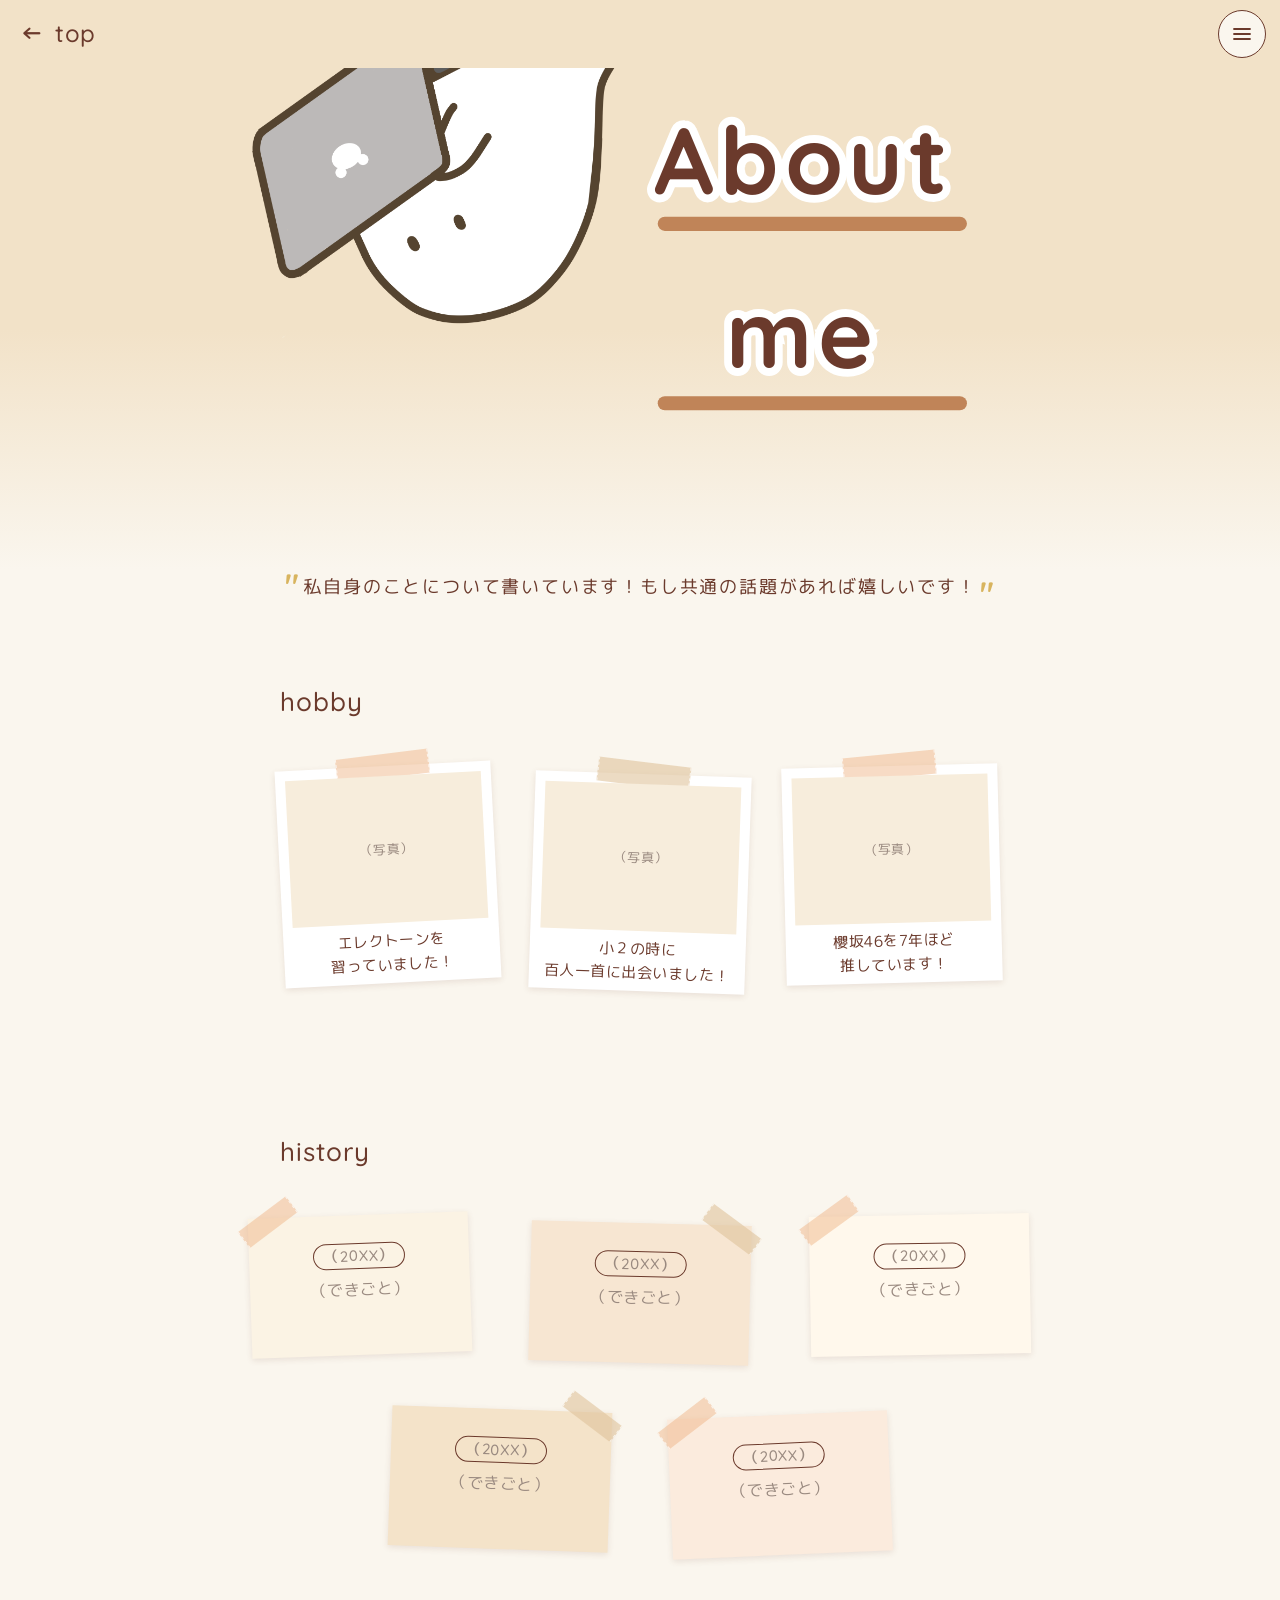
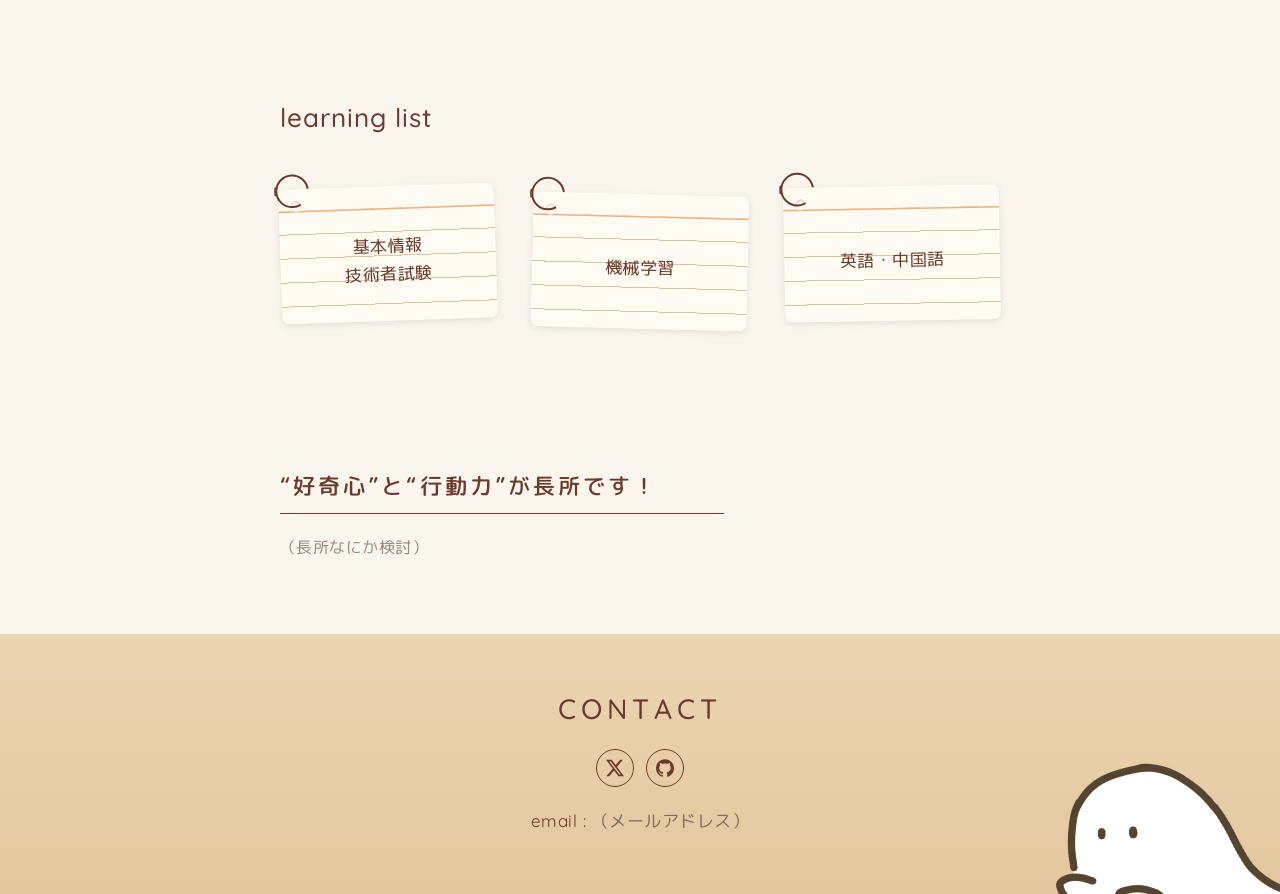
==== about.html @ 0ba8f060 "ポートフォリオサイトを追加" ====
<!doctype html>
<html lang="ja">
<head>
<meta charset="utf-8">
<meta name="viewport" content="width=device-width,initial-scale=1,viewport-fit=cover">
<title>About me ｜ Hii's portfolio</title>
<meta name="description" content="私自身のことについてかいてあるページです">
<link rel="preconnect" href="https://fonts.googleapis.com">
<link rel="preconnect" href="https://fonts.gstatic.com" crossorigin>
<link href="https://fonts.googleapis.com/css2?family=M+PLUS+Rounded+1c:wght@400;500&family=Quicksand:wght@400;500;700&display=swap" rel="stylesheet">
<link rel="stylesheet" href="css/style.css?v=20261107p">
</head>
<body class="about">

<!-- ハンバーガーメニュー -->
<nav class="menu" aria-label="メニュー">
  <button class="menu-btn" type="button" aria-expanded="false" aria-controls="menu-list" aria-label="メニューを開く">
    <svg viewBox="0 0 24 24" aria-hidden="true"><path class="menu-btn-open" d="M4 7 H20 M4 12 H20 M4 17 H20"/><path class="menu-btn-close" d="M6 6 L18 18 M18 6 L6 18"/></svg>
  </button>
  <ul class="menu-list" id="menu-list" hidden>
    <li><a href="index.html">Top</a></li>
    <li><a href="about.html" aria-current="page">About me</a></li>
    <li class="menu-contact"><a href="#contact">Contact</a></li>
  </ul>
</nav>

<!-- ページトップ -->
<header class="about-head">
  <div class="topbar">
    <a class="back-button" href="index.html"><span aria-hidden="true">←</span>top</a>
  </div>
  <div class="wrapper">
    <div class="about-box">
      <svg viewBox="0 0 610 370" aria-hidden="true">
        <g class="aboutme-underline">
          <path d="M326 132 H 576"/>
          <path d="M326 284 H 576"/>
        </g>
      </svg>
      <img src="images/ghost/top_image_ghost.png" alt="パソコンを持って上からのぞくおばけ" width="1365" height="1024">
      <h1><span class="a1">About</span><span class="a2">me</span></h1>
    </div>
  </div>
</header>

<main>
  <!-- ひとこと-->
  <p class="about-lead"><span>私自身のことについて</span><span>書いています！</span><br><span>もし共通の話題があれば</span><span>嬉しいです！</span></p>

  <!-- hobby -->
  <section aria-labelledby="hb">
    <div class="wrapper">
      <h2 class="label" id="hb">hobby</h2>
      <!-- 写真追加予定 -->
      <ul class="photos">
        <li class="photo"><figure><div class="picture"><span>（写真）</span></div><figcaption>エレクトーンを<br>習っていました！</figcaption></figure></li>
        <li class="photo"><figure><div class="picture"><span>（写真）</span></div><figcaption>小２の時に<br>百人一首に出会いました！</figcaption></figure></li>
        <li class="photo"><figure><div class="picture"><span>（写真）</span></div><figcaption>櫻坂46を7年ほど<br>推しています！</figcaption></figure></li>
      </ul>
    </div>
  </section>

  <!-- history -->
  <section aria-labelledby="hs">
    <div class="wrapper">
      <h2 class="label" id="hs">history</h2>
      <ol class="history">
        <li class="memo"><b class="placeholder">（20XX）</b><span class="placeholder">（できごと）</span></li>
        <li class="memo"><b class="placeholder">（20XX）</b><span class="placeholder">（できごと）</span></li>
        <li class="memo"><b class="placeholder">（20XX）</b><span class="placeholder">（できごと）</span></li>
        <li class="memo"><b class="placeholder">（20XX）</b><span class="placeholder">（できごと）</span></li>
        <li class="memo"><b class="placeholder">（20XX）</b><span class="placeholder">（できごと）</span></li>
      </ol>
    </div>
  </section>

  <!-- learning list -->
  <section aria-labelledby="it">
    <div class="wrapper">
      <h2 class="label" id="it">learning list</h2>
      <svg width="0" height="0" style="position:absolute" aria-hidden="true"><defs><mask id="ring-mask" maskUnits="userSpaceOnUse" x="-20" y="-20" width="80" height="80"><rect x="-20" y="-20" width="80" height="80" fill="#fff"/><rect x="21.5" y="16" width="40" height="40" fill="#000"/><circle cx="21.5" cy="33.5" r="5.5" fill="#fff"/></mask></defs></svg>
      <ul class="interest">
        <li class="card"><svg class="ring-image" viewBox="0 0 40 40" aria-hidden="true"><circle cx="18.3" cy="18" r="15.8" mask="url(#ring-mask)"/><path class="joint" d="M1.5 21.6 A17.2 17.2 0 0 1 1.5 14.4"/></svg><p>基本情報<br>技術者試験</p></li>
        <li class="card"><svg class="ring-image" viewBox="0 0 40 40" aria-hidden="true"><circle cx="18.3" cy="18" r="15.8" mask="url(#ring-mask)"/><path class="joint" d="M1.5 21.6 A17.2 17.2 0 0 1 1.5 14.4"/></svg><p>機械学習</p></li>
        <li class="card"><svg class="ring-image" viewBox="0 0 40 40" aria-hidden="true"><circle cx="18.3" cy="18" r="15.8" mask="url(#ring-mask)"/><path class="joint" d="M1.5 21.6 A17.2 17.2 0 0 1 1.5 14.4"/></svg><p>英語・中国語</p></li>
      </ul>
    </div>
  </section>

  <!-- 長所 -->
  <section class="motto" aria-labelledby="mt">
    <div class="wrapper">
      <h2 id="mt">“好奇心”と“行動力”が長所です！</h2>
      <p class="placeholder">（長所なにか検討）</p>
    </div>
  </section>
  <span class="scroll-sign" aria-hidden="true">scroll</span>
</main>

<!-- CONTACT -->
<footer class="contact" id="contact">
  <div class="wrapper">
    <h2>CONTACT</h2>
    <div class="icons">
      <a class="icon" href="#" aria-label="X"><svg viewBox="0 0 24 24" aria-hidden="true"><path d="M18.901 1.153h3.68l-8.04 9.19L24 22.846h-7.406l-5.8-7.584-6.638 7.584H.474l8.6-9.83L0 1.154h7.594l5.243 6.932ZM17.61 20.644h2.039L6.486 3.24H4.298Z"/></svg></a>
      <a class="icon" href="#" aria-label="GitHub"><svg viewBox="0 0 24 24" aria-hidden="true"><path d="M12 .297c-6.63 0-12 5.373-12 12 0 5.303 3.438 9.8 8.205 11.385.6.113.82-.258.82-.577 0-.285-.01-1.04-.015-2.04-3.338.724-4.042-1.61-4.042-1.61C4.422 18.07 3.633 17.7 3.633 17.7c-1.087-.744.084-.729.084-.729 1.205.084 1.838 1.236 1.838 1.236 1.07 1.835 2.809 1.305 3.495.998.108-.776.417-1.305.76-1.605-2.665-.3-5.466-1.332-5.466-5.93 0-1.31.465-2.38 1.235-3.22-.135-.303-.54-1.523.105-3.176 0 0 1.005-.322 3.3 1.23.96-.267 1.98-.399 3-.405 1.02.006 2.04.138 3 .405 2.28-1.552 3.285-1.23 3.285-1.23.645 1.653.24 2.873.12 3.176.765.84 1.23 1.91 1.23 3.22 0 4.61-2.805 5.625-5.475 5.92.42.36.81 1.096.81 2.22 0 1.606-.015 2.896-.015 3.286 0 .315.21.69.825.57C20.565 22.092 24 17.592 24 12.297c0-6.627-5.373-12-12-12"/></svg></a>
    </div>
    <p class="mail">email : <span class="placeholder">（メールアドレス）</span></p>
  </div>
  <img class="contact-ghost" src="images/ghost/normal_withoutCP_ghost.png" alt="" width="835" height="614">
</footer>

<script src="js/scroll-hidden.js"></script>
<script src="js/menu.js"></script>
</body>
</html>
---- css/style.css ----
/* 共通 */
:root {
  color-scheme: light;

  --paper: #FAF6EE;
  --peach-soft: #FBE7D6;
  --beige: #F2E2C8;
  --top: #F8D2B9;
  --text: #6B3A2C;
  --mute: #9A8A80;
  --orange: #EDB07F;
  --pink: #EBA6B6;

  --f-jp: "M PLUS Rounded 1c", "Hiragino Sans", "Yu Gothic", system-ui, sans-serif;
  --f-latin: "Quicksand", var(--f-jp);

  --bar-h: 68px;
  --bar-fs: clamp(18px, calc(13px + 1.4vw), 24px);
}

* {
  box-sizing: border-box;
}

html {
  scroll-padding-top: var(--bar-h);
  scrollbar-width: none;
}
html::-webkit-scrollbar {
  display: none;
}

body {
  margin: 0;
  background: var(--paper);
  color: var(--text);
  font-family: var(--f-jp);
  font-size: 16px;
  line-height: 1.9;
  letter-spacing: .03em;
}

a {
  color: inherit;
}

img {
  max-width: 100%;
  height: auto;
}

:focus-visible {
  outline: 2px solid var(--text);
  outline-offset: 4px;
  border-radius: 4px;
}

.wrapper {
  max-width: 760px;
  margin: 0 auto;
  padding-left: max(20px, env(safe-area-inset-left, 0px));
  padding-right: max(20px, env(safe-area-inset-right, 0px));
}

section {
  padding-block: 56px;
}
@media (max-width: 600px) {
  section {
    padding-block: 36px;
  }
}

.label {
  margin: 0 0 22px;
  font-family: var(--f-latin);
  font-weight: 500;
  font-size: 26px;
  color: var(--text);
  letter-spacing: .04em;
}
@media (max-width: 1024px) {
  #pf,
  #hs,
  #it,
  #hb {
    padding-left: 12px;
  }
}

/* 仮 */
.placeholder {
  color: var(--mute);
}


.topbar {
  position: fixed;
  top: 0;
  left: 0;
  right: 0;
  z-index: 15;
  height: var(--bar-h);
  display: flex;
  align-items: center;
  padding-left: max(20px, env(safe-area-inset-left, 0px));
  padding-right: max(20px, env(safe-area-inset-right, 0px));
  background: var(--bar-bg, var(--paper));
}

.title {
  display: inline-flex;
  align-items: center;
  gap: .33em;
  font-family: var(--f-latin);
  font-size: var(--bar-fs);
  font-weight: 500;
  color: var(--text);
  text-decoration: none;
  letter-spacing: .04em;
}
.title svg {
  width: 1.15em;
  height: 1.15em;
}

.back-button {
  display: inline-block;
  margin: 0;
  font-family: var(--f-latin);
  font-size: var(--bar-fs);
  font-weight: 500;
  color: var(--text);
  text-decoration: none;
}
.back-button span {
  margin-right: .45em;
}


/* ハンバーガーメニュー */
.menu {
  position: fixed;
  top: max(10px, env(safe-area-inset-top, 0px));
  right: max(14px, env(safe-area-inset-right, 0px));
  z-index: 20;
}

.menu-btn {
  display: grid;
  place-items: center;
  width: 48px;
  height: 48px;
  padding: 0;
  border: 1.5px solid var(--text);
  border-radius: 50%;
  background: var(--paper);
  color: var(--text);
  cursor: pointer;
}
.menu-btn svg {
  width: 24px;
  height: 24px;
  fill: none;
  stroke: currentColor;
  stroke-width: 1.8;
  stroke-linecap: round;
}
.menu-btn .menu-btn-close,
.menu-btn[aria-expanded="true"] .menu-btn-open {
  display: none;
}
.menu-btn[aria-expanded="true"] .menu-btn-close {
  display: inline;
}

.menu-list {
  position: absolute;
  right: 0;
  top: calc(100% + 12px);
  min-width: 200px;
  margin: 0;
  padding: 12px 0;
  list-style: none;
  background: var(--paper);
  border: 1.5px solid var(--text);
}
.menu-list::after {
  content: "";
  position: absolute;
  inset: 0;
  z-index: -1;
  border: 1.5px solid var(--pink);
  translate: 7px 6px;
  pointer-events: none;
}
.menu-list a {
  display: block;
  padding: 8px 24px;
  font-family: var(--f-latin);
  font-size: 19px;
  font-weight: 500;
  color: var(--text);
  text-decoration: none;
  letter-spacing: .06em;
}
.menu-list a:hover {
  background: var(--peach-soft);
}
.menu-list a[aria-current="page"] {
  text-decoration: underline;
  text-underline-offset: 6px;
}
.menu-contact {
  margin-top: 8px;
  padding-top: 8px;
  border-top: 1px dashed var(--text);
}

/* アイコン */
.icons {
  display: flex;
  gap: 12px;
  justify-content: center;
  margin-top: 12px;
}
.icon {
  width: 38px;
  height: 38px;
  display: grid;
  place-items: center;
  border: 1.5px solid var(--text);
  border-radius: 50%;
  text-decoration: none;
}
.icon svg {
  width: 18px;
  height: 18px;
  fill: var(--text);
}

/* scroll。*/
.scroll-sign {
  display: none;
  writing-mode: vertical-rl;
  align-items: center;
  gap: 6px;
  font-family: var(--f-latin);
  font-size: 14px;
  color: var(--text);
  letter-spacing: .2em;
}
.scroll-sign.is-end {
  visibility: hidden;
}
.scroll-sign::after {
  content: "";
  width: 12px;
  height: 60px;
  background: no-repeat center / 100% 100% url("data:image/svg+xml,%3Csvg xmlns='http://www.w3.org/2000/svg' viewBox='0 0 12 60'%3E%3Cpath d='M6 1 V58 M1 52 L6 58 L11 52' fill='none' stroke='%236B3A2C' stroke-width='1.5' stroke-linecap='round' stroke-linejoin='round'/%3E%3C/svg%3E");
}
@media (max-width: 1024px) {
  .scroll-sign {
    display: flex;
    position: fixed;
    right: max(14px, env(safe-area-inset-right, 0px));
    bottom: max(16px, env(safe-area-inset-bottom, 0px));
    z-index: 10;
    pointer-events: none;
  }
}

/* CONTACT */
.contact {
  position: relative;
  overflow: hidden;
  padding-block: 48px 56px;
  background: var(--top);
  text-align: center;
}
.contact h2 {
  margin: 0 0 14px;
  font-family: var(--f-latin);
  font-weight: 500;
  font-size: 28px;
  color: var(--text);
  letter-spacing: .18em;
}
.contact .icons {
  margin: 0 0 18px;
}
.contact .mail {
  margin: 0;
  font-family: var(--f-latin);
  font-size: 17px;
  color: var(--text);
}
.contact .mail .placeholder {
  color: #7E6A5F;
}
/* 右下のおばけ */
.contact-ghost {
  position: absolute;
  right: -34px;
  bottom: 0;
  width: clamp(144px, 29vw, 276px);
  height: auto;
  translate: 0 34%;
  scale: -1 1;
  rotate: -20deg;
  transform-origin: 50% 100%;
  pointer-events: none;
}

/* トップ画面 */

/* ページトップ */
.page-top {
  --bar-bg: var(--top);
  padding-block: var(--bar-h) 72px;
  background: linear-gradient(180deg, var(--top) 0%, #FADFCB 45%, var(--paper) 100%);
}

.page-top-box {
  container-type: inline-size;
  position: relative;
  width: 100%;
  aspect-ratio: 525 / 300;
}
.page-top-box svg {
  position: absolute;
  inset: 0;
  width: 100%;
  height: 100%;
  overflow: visible;
}
.page-top-box .top-ghost {
  position: absolute;
  left: 0;
  top: 46%;
  width: 39%;
}

.page-top-box h1 {
  position: absolute;
  inset: 0;
  margin: 0;
  font-family: var(--f-latin);
  font-weight: 500;
  color: var(--text);
  pointer-events: none;
}
.page-top-box h1 span {
  position: absolute;
  white-space: nowrap;
  line-height: 1;
}
.page-top-box .t1 {
  left: 17%;
  top: 11%;
  font-family: var(--f-jp);
  font-weight: 400;
  font-size: 9cqw;
  letter-spacing: .02em;
  color: var(--text);
}
/* I’m Hii の下線 */
.page-top-box .t1::after {
  content: "";
  position: absolute;
  left: -.3em;
  right: -.45em;
  bottom: -.14em;
  height: max(2px, .035em);
  border-radius: 999px;
  background: var(--text);
  transform-origin: left;
}
.page-top-box .t2 {
  left: 17.4%;
  top: 35%;
  font-size: 4.5cqw;
  letter-spacing: .06em;
  color: var(--text);
}

.draw-line {
  fill: none;
  stroke: var(--text);
  stroke-width: 2;
  stroke-linecap: round;
  stroke-linejoin: round;
}
.petal,
.leaf {
  stroke: var(--text);
  stroke-width: 2;
  stroke-linejoin: round;
}
.petal {
  fill: var(--peach-soft);
}
.leaf {
  fill: #F3DCC0;
}

/* 線→花→下線のアニメーション（1回だけ）。--w=開始、--d=長さ は HTML 側 */
@media (prefers-reduced-motion: no-preference) {
  .draw-line,
  .petal,
  .leaf {
    stroke-dasharray: 1 2; /* すき間を長くして端の点を出さない */
    stroke-dashoffset: 1.02;
    visibility: hidden;
  }
  .draw-line {
    animation:
      show 0s var(--w, 0s) forwards,
      draw var(--d, 1.2s) cubic-bezier(.45, .05, .3, 1) var(--w, 0s) forwards;
  }
  .leaf {
    fill-opacity: 0;
    animation:
      show 0s var(--w) forwards,
      draw .5s ease var(--w) forwards,
      undash 0s calc(var(--w) + .5s) forwards,
      fillin .8s ease calc(var(--w) + .35s) forwards;
  }
  .petal {
    fill-opacity: 0;
    transform-box: fill-box;
    transform-origin: center;
    scale: .6;
    animation:
      show 0s var(--w) forwards,
      draw .5s ease var(--w) forwards,
      undash 0s calc(var(--w) + .5s) forwards,
      fillin .8s ease calc(var(--w) + .3s) forwards,
      pop .9s cubic-bezier(.3, 1.6, .5, 1) var(--w) forwards;
  }
  .page-top-box .t1::after {
    scale: 0 1;
    animation: underline .6s cubic-bezier(.45, .05, .3, 1) 3.2s forwards;
  }
}
@keyframes show      { to { visibility: visible; } }
@keyframes draw      { to { stroke-dashoffset: 0; } }
@keyframes undash    { to { stroke-dasharray: none; } }
@keyframes fillin    { to { fill-opacity: 1; } }
@keyframes pop       { to { scale: 1; } }
@keyframes underline { to { scale: 1 1; } }

/* やっていること */
.rings {
  display: grid;
  grid-template-columns: repeat(3, minmax(0, 1fr));
  gap: clamp(10px, 3vw, 28px);
}

.ring {
  position: relative;
  aspect-ratio: 1;
  display: grid;
  place-items: center;
  padding: 6%;
  text-align: center;
}
.ring:nth-child(1) { rotate: -3deg; }
.ring:nth-child(2) { rotate: 2deg; translate: 0 10px; }
.ring:nth-child(3) { rotate: -1.5deg; }

.ring::before,
.ring::after {
  content: "";
  position: absolute;
  inset: 0;
  border-radius: 50%;
}
.ring::before {
  border: 1.5px solid var(--text);
  background: var(--peach-soft);
  translate: -1.5% -1%;
}
.ring::after {
  border: 1.5px solid var(--pink);
  translate: 1.5% 1.5%;
}

.ring p {
  position: relative;
  width: 100%;
  margin: 0;
  font-family: var(--f-jp);
  font-size: clamp(14px, 3.9vw, 20px);
  line-height: 1.35;
  color: var(--text);
}
.ring .order {
  white-space: nowrap;
}
.ring small {
  display: block;
  font-family: var(--f-latin);
  font-size: .66em;
  color: var(--mute);
  letter-spacing: .1em;
}

.icon-in-circle {
  display: block;
  width: clamp(26px, 8vw, 56px);
  margin: 0 auto 4px;
  overflow: visible;
  fill: none;
  stroke: var(--text);
  stroke-width: 1.6;
  stroke-linecap: round;
  stroke-linejoin: round;
}
.icon-in-circle .filled-color {
  fill: var(--paper);
}
.ring:nth-child(1) .filled-color {
  fill: var(--pink); /* ハート */
}

/* お知らせ */
.notice-wrap {
  padding-block: clamp(40px, 8vw, 64px) 16px;
}

.notice {
  position: relative;
  max-width: 620px;
  display: flex;
  align-items: center;
  gap: 16px;
  margin: 0 auto;
  padding: 26px 22px 18px;
  background: var(--paper);
}
.notice::before,
.notice::after {
  content: "";
  position: absolute;
  inset: 0;
  border-radius: 12px;
  pointer-events: none;
}
.notice::before {
  border: 1.5px solid var(--text);
}
.notice::after {
  z-index: -1;
  border: 1.5px solid var(--pink);
  translate: 5px 5px;
}

.notice-tag {
  position: absolute;
  left: 18px;
  top: -15px;
  padding: 0 14px;
  background: var(--paper);
  border: 1.5px solid var(--text);
  border-radius: 999px;
  font-family: var(--f-jp);
  font-size: 17px;
  color: var(--text);
  line-height: 28px;
}

.notice ul {
  display: grid;
  gap: 4px;
  margin: 0;
  padding: 0;
  list-style: none;
  font-family: var(--f-jp);
  font-size: 18px;
  color: var(--text);
}
.notice li {
  display: flex;
}
.notice li::before {
  content: "・";
  flex: none;
  color: var(--text);
}
.notice ul a {
  color: var(--text);
  text-underline-offset: 4px;
}

/* 家 */
.house {
  position: relative;
  isolation: isolate;
  flex: none;
  width: clamp(96px, 16vw, 128px);
  margin: 8px 10px 0 auto;
  color: var(--text);
  text-decoration: none;
}
.house svg {
  display: block;
  width: 100%;
}
.house .wall {
  fill: var(--paper);
}
.house img {
  position: absolute;
  left: 38%;
  top: -12%;
  z-index: -1;
  width: 68%;
  scale: -1 1;
  rotate: 6deg;
  transition: translate .3s;
}
.house:hover img {
  translate: 0 -4px;
}
/* Touch me! */
.house em {
  position: absolute;
  right: calc(100% - 40px);
  top: -16%;
  font-style: normal;
  font-family: var(--f-latin);
  font-size: 16px;
  white-space: nowrap;
  rotate: -17deg;
}

@media (max-width: 640px) {
  .house {
    margin-top: 18px;
  }
  .house em {
    right: -8px;
    top: -40px;
    rotate: 6deg;
  }
}
@media (max-width: 520px) {
  .notice {
    gap: 8px;
    padding: 26px 14px 16px 16px;
  }
  .notice ul {
    font-size: 16px;
  }
  .house {
    width: 92px;
    margin-right: 4px;
  }
}

/* Profile */
.profile {
  position: relative;
  display: grid;
  grid-template-columns: minmax(0, 26%) minmax(0, 1fr);
  gap: 20px 7%;
  align-items: start;
  padding-inline: clamp(8px, 3vw, 24px);
}
.avatar {
  position: relative;
  aspect-ratio: 1;
}
.avatar img {
  position: absolute;
  inset: 0;
  width: 100%;
  height: 100%;
}

.name {
  grid-column: 2;
  grid-row: 1;
}
.name h2 {
  margin: 0;
  font-family: var(--f-jp);
  font-weight: 500;
  font-size: 34px;
  color: var(--text);
  line-height: 1.3;
}
.name .school-name {
  display: inline-block;
  margin: 4px 0 14px;
  padding-bottom: 2px;
  border-bottom: 1.5px solid var(--text);
  font-family: var(--f-jp);
  color: var(--text);
}
.name p {
  margin: 0;
  max-width: 30em;
}

@media (max-width: 520px) {
  .profile {
    grid-template-columns: minmax(0, 1fr);
  }
  .avatar-col {
    width: 132px;
    justify-self: center;
  }
  .name {
    grid-column: 1;
    grid-row: auto;
  }
}

/* Works*/
.works {
  display: grid;
  grid-template-columns: repeat(3, minmax(0, 1fr));
  gap: 36px clamp(16px, 3vw, 28px);
  margin: 0;
  padding: 0;
  list-style: none;
}
@media (max-width: 600px) {
  .works {
    grid-template-columns: minmax(0, 1fr);
    gap: 40px;
  }
}
.work a {
  display: grid;
  gap: 12px;
  color: inherit;
  text-decoration: none;
}
.shot {
  position: relative;
  aspect-ratio: 16 / 10;
}
.shot::after {
  content: "";
  position: absolute;
  inset: 0;
  border: 1.5px solid var(--pink);
  translate: 7px 7px;
  transition: translate .25s;
}
.work a:hover .shot::after {
  translate: 4px 4px;
}
.shot span,
.shot img {
  position: absolute;
  inset: 0;
  z-index: 1;
  width: 100%;
  height: 100%;
  object-fit: cover;
  border: 1.5px solid var(--text);
  background: var(--bg, var(--peach-soft));
}
.shot span {
  display: grid;
  place-items: center;
  font-size: 12px;
  color: var(--mute);
}
.work h3 {
  margin: 0;
  font-family: var(--f-jp);
  font-weight: 500;
  font-size: 19px;
  color: var(--text);
  line-height: 1.5;
}
.work p {
  margin: 0;
  font-size: 13.5px;
  line-height: 1.7;
}
.tags {
  display: flex;
  flex-wrap: wrap;
  gap: 6px;
}
.tags span {
  padding: 0 9px;
  background: #EFE3D6;
  border-radius: 6px;
  font-size: 11.5px;
  letter-spacing: .06em;
}
.tags .cat {
  background: transparent;
  border: 1px solid var(--text);
  border-radius: 999px;
}
.more {
  display: flex;
  justify-content: flex-end;
  margin-top: 28px;
}
.more a {
  padding-bottom: 1px;
  border-bottom: 1.5px solid var(--text);
  font-family: var(--f-latin);
  font-size: 14px;
  color: var(--text);
  text-decoration: none;
}

/* 大切にしていること */
.beliefs-section {
  padding-bottom: 96px;
}
@media (max-width: 600px) {
  .beliefs-section {
    padding-bottom: 64px;
  }
}

.beliefs {
  position: relative;
  display: grid;
  gap: 26px;
  padding-inline: clamp(8px, 3vw, 24px);
}
.box {
  position: relative;
  max-width: 620px;
  padding: 18px 28px;
}
.box::before,
.box::after {
  content: "";
  position: absolute;
  inset: 0;
}
.box::before {
  border: 1.5px solid var(--text);
}
.box::after {
  border: 1.5px solid var(--orange);
  translate: 8px 7px;
}
.box h3 {
  position: relative;
  margin: 0;
  font-family: var(--f-jp);
  font-weight: 500;
  font-size: 19px;
  color: var(--text);
  letter-spacing: .12em;
}
.box p {
  position: relative;
  margin: 4px 0 0;
  font-size: 15.5px;
}

/* About me ページ*/
.about {
  --a-soft: #F7EDDC;
  --a-line: #E0C49C;
}
.about section {
  padding-block: 72px;
}
.about .contact {
  background: linear-gradient(180deg, #EBD5B3, #E3C79E);
}

/* 見出し */
.about-head {
  --bar-bg: var(--beige);
  padding-block: var(--bar-h) 64px;
  background: linear-gradient(180deg, var(--beige) 0%, var(--beige) 58%, var(--paper) 100%);
}

.about-box {
  container-type: inline-size;
  position: relative;
  width: 100%;
  aspect-ratio: 610 / 370;
}
.about-box img {
  position: absolute;
  left: -4%;
  top: -1%;
  width: 51%;
}
.about-box svg {
  position: absolute;
  inset: 0;
  width: 100%;
  height: 100%;
  overflow: visible;
}
.about-box .aboutme-underline {
  fill: none;
  stroke: #C08458;
  stroke-width: 12;
  stroke-linecap: round;
}

.about-box h1 {
  position: absolute;
  inset: 0;
  margin: 0;
  font-family: var(--f-latin);
  font-weight: 700;
  color: var(--text);
  pointer-events: none;
}
.about-box h1 span {
  position: absolute;
  font-size: 13cqw;
  line-height: 1;
  letter-spacing: .06em;
  -webkit-text-stroke: 2.2cqw #fff; /* 白のふちどり */
  paint-order: stroke;
}
.about-box .a1 {
  left: 52%;
  top: 10%;
}
.about-box .a2 {
  left: 62%;
  top: 50%;
}

/* ひとこと */
.about-lead {
  position: relative;
  width: fit-content;
  max-width: calc(100% - 40px);
  margin: 0 auto;
  padding: 0 1.4em;
  text-align: center;
  font-family: var(--f-jp);
  font-weight: 400;
  font-size: 18px;
  line-height: 2;
  letter-spacing: .1em;
  color: var(--text);
}
.about-lead::before,
.about-lead::after {
  content: '"';
  position: absolute;
  font-family: var(--f-latin);
  font-weight: 700;
  font-size: 1.8em;
  line-height: 1;
  color: #D8B45E;
}
.about-lead::before {
  left: .2em;
  top: 0;
}
.about-lead::after {
  right: .2em;
  bottom: -.15em;
}
/* ひとことの折り返し関係 */
.about-lead span {
  display: inline-block;
}
@media (min-width: 760px) {
  .about-lead br {
    display: none;
  }
}

/* hobby */
.photos {
  display: flex;
  flex-wrap: wrap;
  justify-content: center;
  gap: 34px clamp(16px, 4vw, 36px);
  margin: 0;
  padding: 18px 0 0;
  list-style: none;
}
.photo {
  width: calc((100% - 2 * clamp(16px, 4vw, 36px)) / 3);
}
.photo figure {
  position: relative;
  margin: 0;
  padding: 10px 10px 6px;
  background: #fff;
  box-shadow: 0 2px 6px rgba(107, 58, 44, .12);
}
.photo:nth-child(1) figure { rotate: -3deg; }
.photo:nth-child(2) figure { rotate: 2deg; translate: 0 8px; }
.photo:nth-child(3) figure { rotate: -1.5deg; }

.photo figure::before {
  content: "";
  position: absolute;
  left: 50%;
  top: -12px;
  width: 42%;
  height: 24px;
  translate: -50% 0;
  rotate: -4deg;
  background: rgba(237, 176, 127, .45);
  border-left: 1px dashed rgba(255, 255, 255, .7);
  border-right: 1px dashed rgba(255, 255, 255, .7);
}
.photo:nth-child(2) figure::before {
  rotate: 5deg;
  background: rgba(224, 196, 156, .6);
}

.picture {
  position: relative;
  aspect-ratio: 4 / 3;
  overflow: hidden;
  background: var(--a-soft, #F7EDDC);
}
.picture span {
  position: absolute;
  inset: 0;
  display: grid;
  place-items: center;
  font-size: 13px;
  color: var(--mute);
}
.picture img {
  display: block;
  width: 100%;
  height: 100%;
  object-fit: cover;
}
.photo figcaption {
  margin-top: 6px;
  text-align: center;
  font-family: var(--f-jp);
  font-size: 15px;
  line-height: 1.6;
}

/* history */
.history {
  display: flex;
  flex-wrap: wrap;
  justify-content: center;
  gap: 54px clamp(14px, 3.5vw, 30px);
  margin: 0;
  padding: 16px 0 0;
  list-style: none;
}
.memo {
  position: relative;
  width: calc((100% - 2 * clamp(14px, 3.5vw, 30px)) / 3);
  min-height: 140px;
  padding: 28px 20px 24px;
  background: var(--m, #FBF3E4);
  box-shadow: 0 2px 6px rgba(107, 58, 44, .12);
  text-align: center;
  font-family: var(--f-jp);
  font-size: 16px;
  line-height: 1.6;
}
.memo:nth-child(1) { rotate: -2deg; }
.memo:nth-child(2) { --m: #F7E6D2; rotate: 1.5deg; translate: 0 8px; }
.memo:nth-child(3) { --m: #FFF8EC; rotate: -1deg; }
.memo:nth-child(4) { --m: #F4E3C9; rotate: 2deg; }
.memo:nth-child(5) { --m: #FBEBDD; rotate: -2.5deg; translate: 0 6px; }

.memo::before {
  content: "";
  position: absolute;
  left: -10px;
  top: -6px;
  width: 58px;
  height: 20px;
  rotate: -35deg;
  background: rgba(237, 176, 127, .45);
  border-left: 1px dashed rgba(255, 255, 255, .7);
  border-right: 1px dashed rgba(255, 255, 255, .7);
}
.memo:nth-child(even)::before {
  left: auto;
  right: -10px;
  rotate: 35deg;
  background: rgba(224, 196, 156, .6);
}

.memo b {
  display: inline-block;
  margin-bottom: 8px;
  padding: 0 10px;
  border: 1.5px solid var(--text);
  border-radius: 999px;
  font-family: var(--f-latin);
  font-weight: 500;
  font-size: 15px;
  color: var(--text);
  letter-spacing: .06em;
}
.memo b.placeholder {
  color: var(--mute);
}
.memo span {
  display: block;
}

@media (max-width: 600px) {
  .history {
    row-gap: 40px;
  }
  .memo {
    width: calc((100% - clamp(14px, 3.5vw, 30px)) / 2);
    min-height: 120px;
    padding: 24px 14px 20px;
    font-size: 15px;
  }
}
@media (min-width: 860px) {
  .history {
    margin-inline: -30px;
    column-gap: 60px;
  }
  .memo {
    width: calc((100% - 120px) / 3);
  }
}

/* learning list */
.interest {
  display: flex;
  flex-wrap: wrap;
  justify-content: center;
  gap: 34px clamp(16px, 4vw, 36px);
  margin: 0;
  padding: 22px 0 0;
  list-style: none;
}
.card {
  position: relative;
  width: calc((100% - 2 * clamp(16px, 4vw, 36px)) / 3);
  aspect-ratio: 8 / 5;
  display: grid;
  place-items: center;
  padding: 22px 20px 10px;
  border-radius: 8px;
  text-align: center;
  background:
    linear-gradient(var(--orange), var(--orange)) 0 22px / 100% 1.5px no-repeat,
    repeating-linear-gradient(180deg, transparent 0 23px, var(--a-line, #E0C49C) 23px 24px) 0 22px / 100% calc(100% - 22px) no-repeat,
    #FFFBF3;
  box-shadow: 0 2px 6px rgba(107, 58, 44, .12);
}
.card:nth-child(1) { rotate: -2deg; }
.card:nth-child(2) { rotate: 1.5deg; translate: 0 8px; }
.card:nth-child(3) { rotate: -1deg; }

.card::before {
  content: "";
  position: absolute;
  left: 12px;
  top: 12px;
  width: 11px;
  height: 11px;
  border-radius: 50%;
  background: var(--paper);
  box-shadow: inset 0 1px 2px rgba(107, 58, 44, .25);
}
.card p {
  position: relative;
  margin: 0;
  white-space: nowrap;
  font-family: var(--f-jp);
  font-size: clamp(15px, 3.4vw, 17px);
  line-height: 1.6;
  color: var(--text);
}
@media (max-width: 600px) {
  .card {
    width: calc((100% - clamp(16px, 4vw, 36px)) / 2);
  }
}

/* learning-listのリング */
.ring-image {
  position: absolute;
  left: -4px;
  top: -16px;
  width: 40px;
  height: 40px;
  overflow: visible;
  pointer-events: none;
}
.ring-image circle {
  fill: none;
  stroke: var(--text);
  stroke-width: 2;
  stroke-linecap: round;
}
.ring-image .joint {
  fill: none;
  stroke: var(--text);
  stroke-width: 1.6;
  stroke-linecap: round;
}

/* 長所 */
.motto h2 {
  display: inline-block;
  margin: 0 0 18px;
  padding-bottom: 6px;
  padding-right: 3em;
  border-bottom: 1.5px solid var(--text);
  font-family: var(--f-jp);
  font-weight: 500;
  font-size: 22px;
  color: var(--text);
  letter-spacing: .14em;
}
.motto p {
  margin: 0;
  max-width: 34em;
}

@media (max-width: 600px) {
  .about section {
    padding-block: 48px;
  }
  .about-lead {
    font-size: 16px;
  }
  .photo {
    width: calc((100% - clamp(16px, 4vw, 36px)) / 2);
  }
}
/* レスポンシブ対応 */
@media (max-width: 480px) {
  .photo {
    width: min(82%, 320px);
  }
}
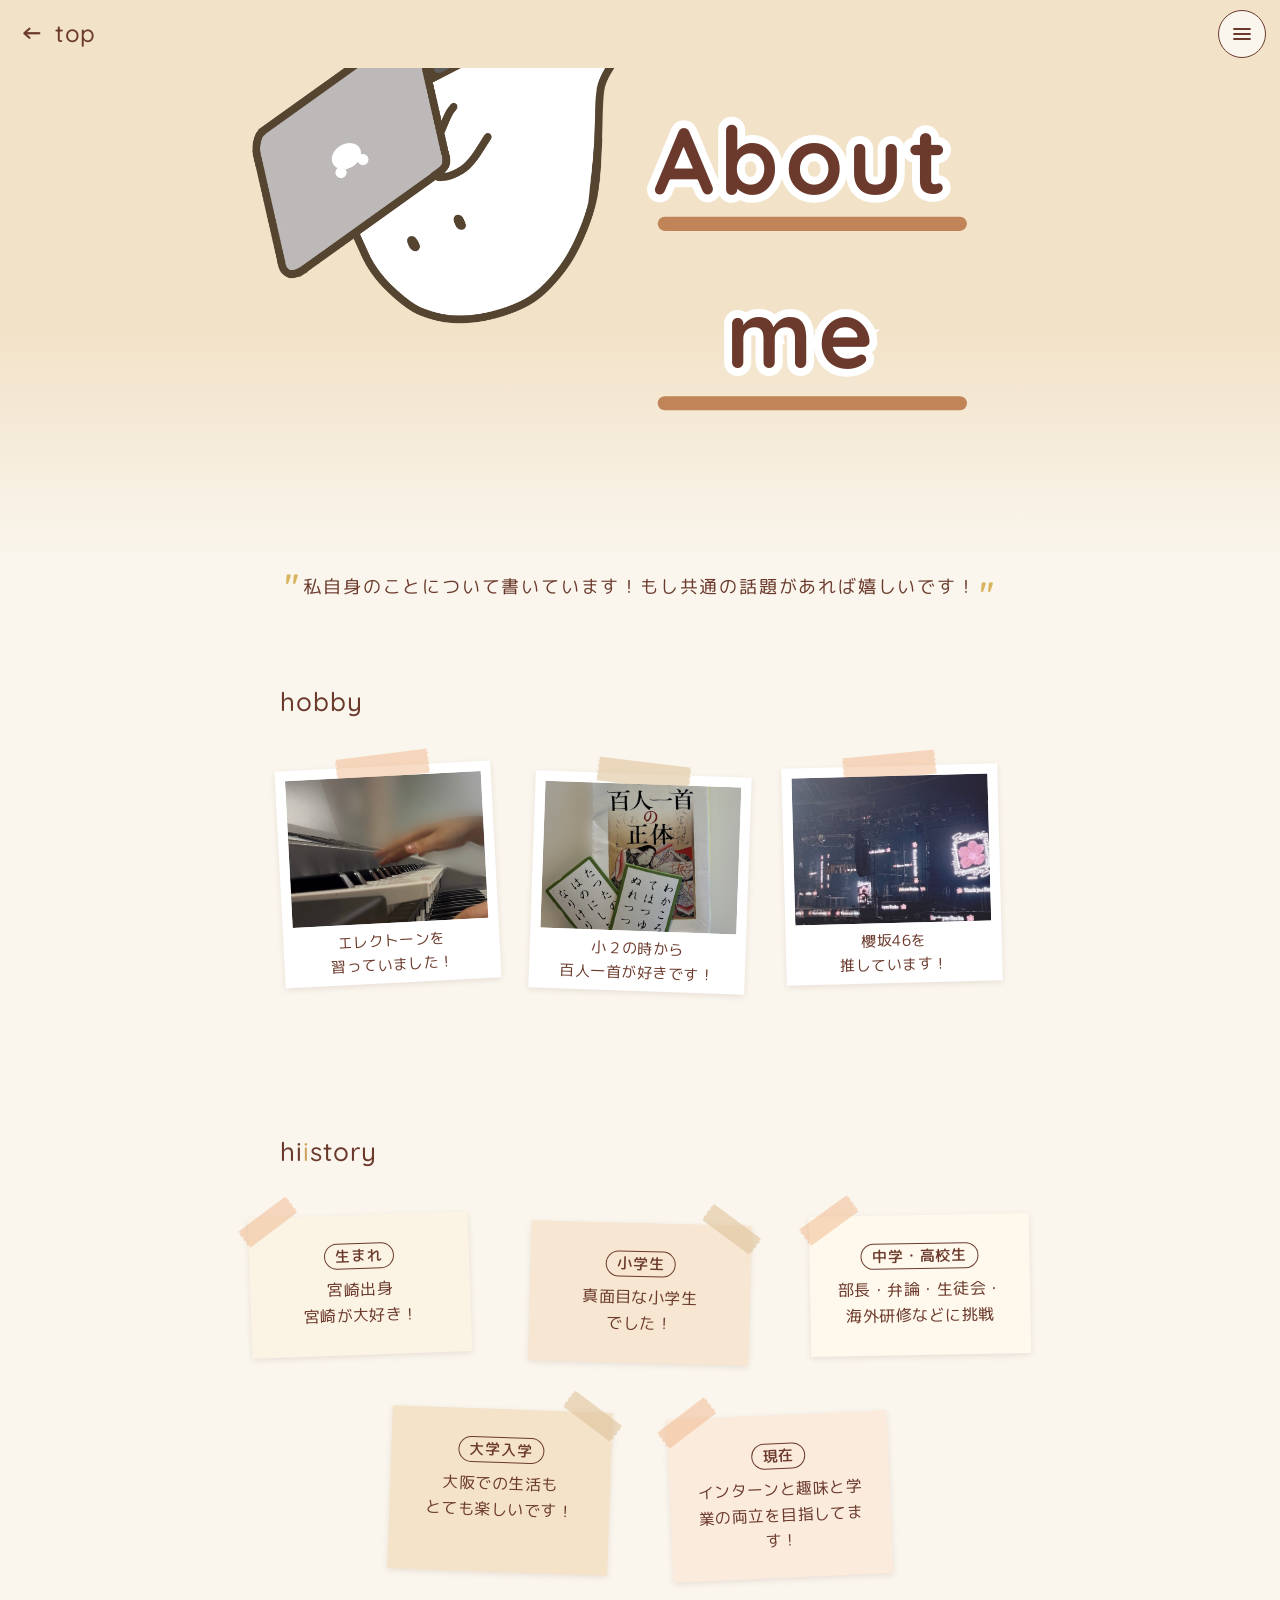
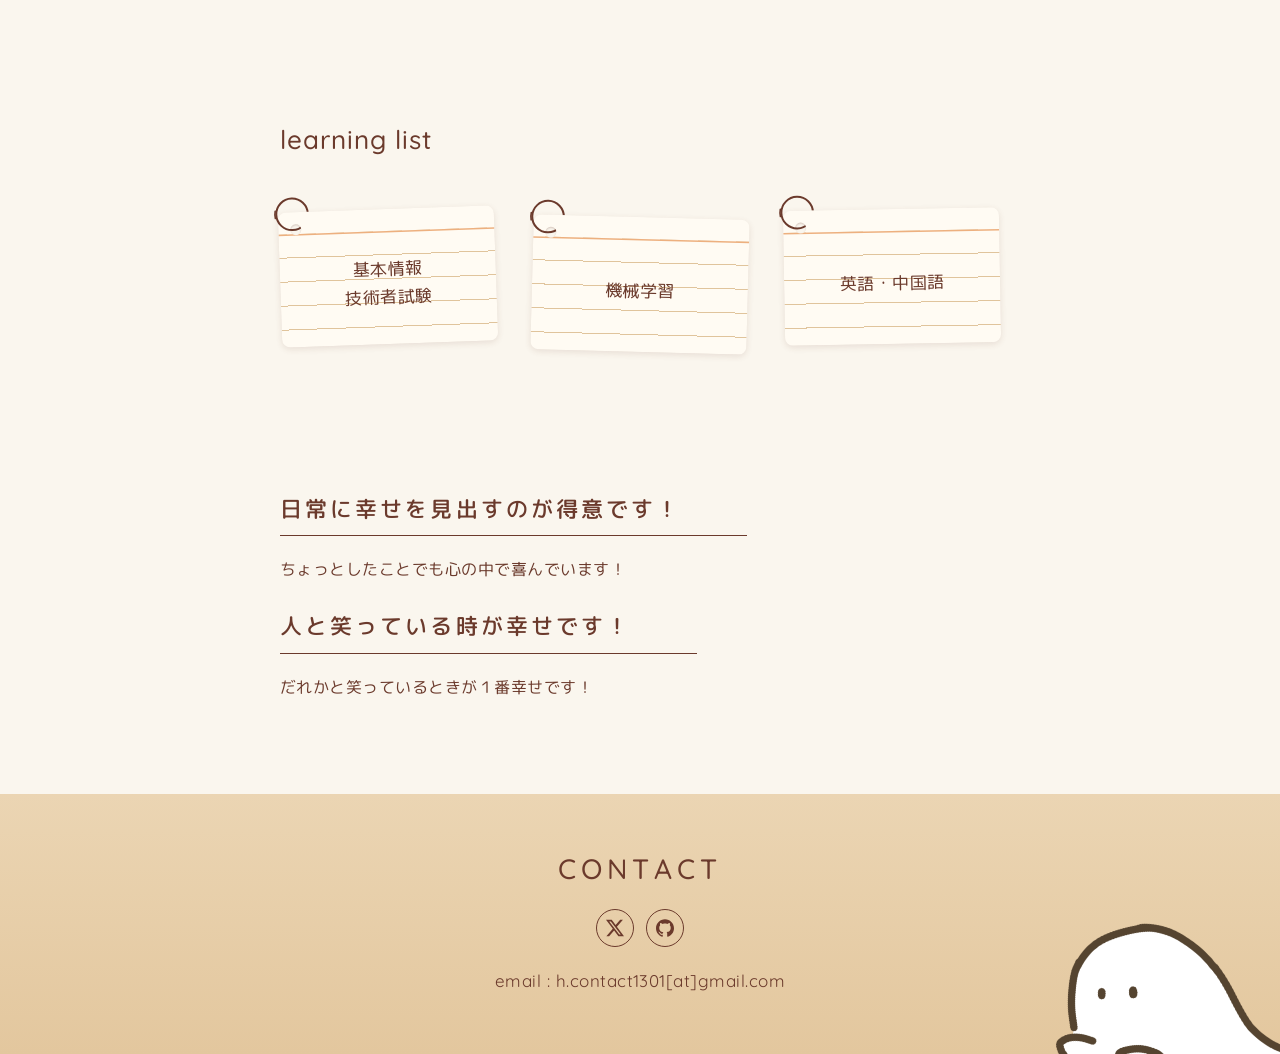
==== commit 3215705a: "ポートフォリオの内容の追加・修正" ====
--- a/about.html
+++ b/about.html
@@ -1,116 +1,262 @@
 <!doctype html>
 <html lang="ja">
-<head>
-<meta charset="utf-8">
-<meta name="viewport" content="width=device-width,initial-scale=1,viewport-fit=cover">
-<title>About me ｜ Hii's portfolio</title>
-<meta name="description" content="私自身のことについてかいてあるページです">
-<link rel="preconnect" href="https://fonts.googleapis.com">
-<link rel="preconnect" href="https://fonts.gstatic.com" crossorigin>
-<link href="https://fonts.googleapis.com/css2?family=M+PLUS+Rounded+1c:wght@400;500&family=Quicksand:wght@400;500;700&display=swap" rel="stylesheet">
-<link rel="stylesheet" href="css/style.css?v=20261107p">
-</head>
-<body class="about">
-
-<!-- ハンバーガーメニュー -->
-<nav class="menu" aria-label="メニュー">
-  <button class="menu-btn" type="button" aria-expanded="false" aria-controls="menu-list" aria-label="メニューを開く">
-    <svg viewBox="0 0 24 24" aria-hidden="true"><path class="menu-btn-open" d="M4 7 H20 M4 12 H20 M4 17 H20"/><path class="menu-btn-close" d="M6 6 L18 18 M18 6 L6 18"/></svg>
-  </button>
-  <ul class="menu-list" id="menu-list" hidden>
-    <li><a href="index.html">Top</a></li>
-    <li><a href="about.html" aria-current="page">About me</a></li>
-    <li class="menu-contact"><a href="#contact">Contact</a></li>
-  </ul>
-</nav>
-
-<!-- ページトップ -->
-<header class="about-head">
-  <div class="topbar">
-    <a class="back-button" href="index.html"><span aria-hidden="true">←</span>top</a>
-  </div>
-  <div class="wrapper">
-    <div class="about-box">
-      <svg viewBox="0 0 610 370" aria-hidden="true">
-        <g class="aboutme-underline">
-          <path d="M326 132 H 576"/>
-          <path d="M326 284 H 576"/>
-        </g>
-      </svg>
-      <img src="images/ghost/top_image_ghost.png" alt="パソコンを持って上からのぞくおばけ" width="1365" height="1024">
-      <h1><span class="a1">About</span><span class="a2">me</span></h1>
-    </div>
-  </div>
-</header>
-
-<main>
-  <!-- ひとこと-->
-  <p class="about-lead"><span>私自身のことについて</span><span>書いています！</span><br><span>もし共通の話題があれば</span><span>嬉しいです！</span></p>
-
-  <!-- hobby -->
-  <section aria-labelledby="hb">
-    <div class="wrapper">
-      <h2 class="label" id="hb">hobby</h2>
-      <!-- 写真追加予定 -->
-      <ul class="photos">
-        <li class="photo"><figure><div class="picture"><span>（写真）</span></div><figcaption>エレクトーンを<br>習っていました！</figcaption></figure></li>
-        <li class="photo"><figure><div class="picture"><span>（写真）</span></div><figcaption>小２の時に<br>百人一首に出会いました！</figcaption></figure></li>
-        <li class="photo"><figure><div class="picture"><span>（写真）</span></div><figcaption>櫻坂46を7年ほど<br>推しています！</figcaption></figure></li>
+  <head>
+    <meta charset="utf-8" />
+    <meta
+      name="viewport"
+      content="width=device-width,initial-scale=1,viewport-fit=cover"
+    />
+    <title>About me ｜ Hii's portfolio</title>
+    <meta
+      name="description"
+      content="私自身のことについてかいてあるページです"
+    />
+    <link rel="preconnect" href="https://fonts.googleapis.com" />
+    <link rel="preconnect" href="https://fonts.gstatic.com" crossorigin />
+    <link
+      href="https://fonts.googleapis.com/css2?family=M+PLUS+Rounded+1c:wght@400;500&family=Quicksand:wght@400;500;700&display=swap"
+      rel="stylesheet"
+    />
+    <link rel="stylesheet" href="css/style.css?v=20261107q" />
+  </head>
+  <body class="about">
+    <!-- ハンバーガーメニュー -->
+    <nav class="menu" aria-label="メニュー">
+      <button
+        class="menu-btn"
+        type="button"
+        aria-expanded="false"
+        aria-controls="menu-list"
+        aria-label="メニューを開く"
+      >
+        <svg viewBox="0 0 24 24" aria-hidden="true">
+          <path class="menu-btn-open" d="M4 7 H20 M4 12 H20 M4 17 H20" />
+          <path class="menu-btn-close" d="M6 6 L18 18 M18 6 L6 18" />
+        </svg>
+      </button>
+      <ul class="menu-list" id="menu-list" hidden>
+        <li><a href="index.html">Top</a></li>
+        <li><a href="about.html" aria-current="page">About me</a></li>
+        <li class="menu-contact"><a href="#contact">Contact</a></li>
       </ul>
-    </div>
-  </section>
-
-  <!-- history -->
-  <section aria-labelledby="hs">
-    <div class="wrapper">
-      <h2 class="label" id="hs">history</h2>
-      <ol class="history">
-        <li class="memo"><b class="placeholder">（20XX）</b><span class="placeholder">（できごと）</span></li>
-        <li class="memo"><b class="placeholder">（20XX）</b><span class="placeholder">（できごと）</span></li>
-        <li class="memo"><b class="placeholder">（20XX）</b><span class="placeholder">（できごと）</span></li>
-        <li class="memo"><b class="placeholder">（20XX）</b><span class="placeholder">（できごと）</span></li>
-        <li class="memo"><b class="placeholder">（20XX）</b><span class="placeholder">（できごと）</span></li>
-      </ol>
-    </div>
-  </section>
-
-  <!-- learning list -->
-  <section aria-labelledby="it">
-    <div class="wrapper">
-      <h2 class="label" id="it">learning list</h2>
-      <svg width="0" height="0" style="position:absolute" aria-hidden="true"><defs><mask id="ring-mask" maskUnits="userSpaceOnUse" x="-20" y="-20" width="80" height="80"><rect x="-20" y="-20" width="80" height="80" fill="#fff"/><rect x="21.5" y="16" width="40" height="40" fill="#000"/><circle cx="21.5" cy="33.5" r="5.5" fill="#fff"/></mask></defs></svg>
-      <ul class="interest">
-        <li class="card"><svg class="ring-image" viewBox="0 0 40 40" aria-hidden="true"><circle cx="18.3" cy="18" r="15.8" mask="url(#ring-mask)"/><path class="joint" d="M1.5 21.6 A17.2 17.2 0 0 1 1.5 14.4"/></svg><p>基本情報<br>技術者試験</p></li>
-        <li class="card"><svg class="ring-image" viewBox="0 0 40 40" aria-hidden="true"><circle cx="18.3" cy="18" r="15.8" mask="url(#ring-mask)"/><path class="joint" d="M1.5 21.6 A17.2 17.2 0 0 1 1.5 14.4"/></svg><p>機械学習</p></li>
-        <li class="card"><svg class="ring-image" viewBox="0 0 40 40" aria-hidden="true"><circle cx="18.3" cy="18" r="15.8" mask="url(#ring-mask)"/><path class="joint" d="M1.5 21.6 A17.2 17.2 0 0 1 1.5 14.4"/></svg><p>英語・中国語</p></li>
-      </ul>
-    </div>
-  </section>
-
-  <!-- 長所 -->
-  <section class="motto" aria-labelledby="mt">
-    <div class="wrapper">
-      <h2 id="mt">“好奇心”と“行動力”が長所です！</h2>
-      <p class="placeholder">（長所なにか検討）</p>
-    </div>
-  </section>
-  <span class="scroll-sign" aria-hidden="true">scroll</span>
-</main>
-
-<!-- CONTACT -->
-<footer class="contact" id="contact">
-  <div class="wrapper">
-    <h2>CONTACT</h2>
-    <div class="icons">
-      <a class="icon" href="#" aria-label="X"><svg viewBox="0 0 24 24" aria-hidden="true"><path d="M18.901 1.153h3.68l-8.04 9.19L24 22.846h-7.406l-5.8-7.584-6.638 7.584H.474l8.6-9.83L0 1.154h7.594l5.243 6.932ZM17.61 20.644h2.039L6.486 3.24H4.298Z"/></svg></a>
-      <a class="icon" href="#" aria-label="GitHub"><svg viewBox="0 0 24 24" aria-hidden="true"><path d="M12 .297c-6.63 0-12 5.373-12 12 0 5.303 3.438 9.8 8.205 11.385.6.113.82-.258.82-.577 0-.285-.01-1.04-.015-2.04-3.338.724-4.042-1.61-4.042-1.61C4.422 18.07 3.633 17.7 3.633 17.7c-1.087-.744.084-.729.084-.729 1.205.084 1.838 1.236 1.838 1.236 1.07 1.835 2.809 1.305 3.495.998.108-.776.417-1.305.76-1.605-2.665-.3-5.466-1.332-5.466-5.93 0-1.31.465-2.38 1.235-3.22-.135-.303-.54-1.523.105-3.176 0 0 1.005-.322 3.3 1.23.96-.267 1.98-.399 3-.405 1.02.006 2.04.138 3 .405 2.28-1.552 3.285-1.23 3.285-1.23.645 1.653.24 2.873.12 3.176.765.84 1.23 1.91 1.23 3.22 0 4.61-2.805 5.625-5.475 5.92.42.36.81 1.096.81 2.22 0 1.606-.015 2.896-.015 3.286 0 .315.21.69.825.57C20.565 22.092 24 17.592 24 12.297c0-6.627-5.373-12-12-12"/></svg></a>
-    </div>
-    <p class="mail">email : <span class="placeholder">（メールアドレス）</span></p>
-  </div>
-  <img class="contact-ghost" src="images/ghost/normal_withoutCP_ghost.png" alt="" width="835" height="614">
-</footer>
-
-<script src="js/scroll-hidden.js"></script>
-<script src="js/menu.js"></script>
-</body>
+    </nav>
+
+    <!-- ページトップ -->
+    <header class="about-head">
+      <div class="topbar">
+        <a class="back-button" href="index.html"
+          ><span aria-hidden="true">←</span>top</a
+        >
+      </div>
+      <div class="wrapper">
+        <div class="about-box">
+          <svg viewBox="0 0 610 370" aria-hidden="true">
+            <g class="aboutme-underline">
+              <path d="M326 132 H 576" />
+              <path d="M326 284 H 576" />
+            </g>
+          </svg>
+          <img
+            src="images/ghost/top_image_ghost.png"
+            alt="パソコンを持って上からのぞくおばけ"
+            width="1365"
+            height="1024"
+          />
+          <h1><span class="a1">About</span><span class="a2">me</span></h1>
+        </div>
+      </div>
+    </header>
+
+    <main>
+      <!-- ひとこと-->
+      <p class="about-lead">
+        <span>私自身のことについて</span><span>書いています！</span><br /><span
+          >もし共通の話題があれば</span
+        ><span>嬉しいです！</span>
+      </p>
+
+      <!-- hobby -->
+      <section aria-labelledby="hb">
+        <div class="wrapper">
+          <h2 class="label" id="hb">hobby</h2>
+          <ul class="photos">
+            <li class="photo">
+              <figure>
+                <div class="picture">
+                  <img
+                    src="images/hobby/electone.jpg"
+                    alt="エレクトーンを弾いている手元"
+                    width="717"
+                    height="574"
+                    loading="lazy"
+                  />
+                </div>
+                <figcaption>エレクトーンを<br />習っていました！</figcaption>
+              </figure>
+            </li>
+            <li class="photo">
+              <figure>
+                <div class="picture">
+                  <img
+                    src="images/hobby/hyakunin-isshu.jpg"
+                    alt="百人一首の本とかるたの札"
+                    width="1200"
+                    height="960"
+                    loading="lazy"
+                  />
+                </div>
+                <figcaption>小２の時から<br />百人一首が好きです！</figcaption>
+              </figure>
+            </li>
+            <li class="photo">
+              <figure>
+                <div class="picture">
+                  <img
+                    src="images/hobby/sakurazaka46.jpg"
+                    alt="櫻坂46のライブ会場のステージ"
+                    width="867"
+                    height="694"
+                    loading="lazy"
+                  />
+                </div>
+                <figcaption>櫻坂46を<br />推しています！</figcaption>
+              </figure>
+            </li>
+          </ul>
+        </div>
+      </section>
+
+      <!-- history -->
+      <section aria-labelledby="hs">
+        <div class="wrapper">
+          <h2 class="label" id="hs">
+            hi<span style="color: rgb(208, 162, 98)">i</span>story
+          </h2>
+          <ol class="history">
+            <li class="memo">
+              <b>生まれ</b><br />宮崎出身<br />宮崎が大好き！
+            </li>
+            <li class="memo">
+              <b>小学生</b><br />真面目な小学生<br />でした！
+            </li>
+            <li class="memo">
+              <b>中学・高校生</b><br />部長・弁論・生徒会・海外研修などに挑戦
+            </li>
+            <li class="memo">
+              <b>大学入学</b><br />大阪での生活も<br />とても楽しいです！
+            </li>
+            <li class="memo">
+              <b>現在</b><br />インターンと趣味と学業の両立を目指してます！
+            </li>
+          </ol>
+        </div>
+      </section>
+
+      <!-- learning list -->
+      <section aria-labelledby="it">
+        <div class="wrapper">
+          <h2 class="label" id="it">learning list</h2>
+          <svg
+            width="0"
+            height="0"
+            style="position: absolute"
+            aria-hidden="true"
+          >
+            <defs>
+              <mask
+                id="ring-mask"
+                maskUnits="userSpaceOnUse"
+                x="-20"
+                y="-20"
+                width="80"
+                height="80"
+              >
+                <rect x="-20" y="-20" width="80" height="80" fill="#fff" />
+                <rect x="21.5" y="16" width="40" height="40" fill="#000" />
+                <circle cx="21.5" cy="33.5" r="5.5" fill="#fff" />
+              </mask>
+            </defs>
+          </svg>
+          <ul class="interest">
+            <li class="card">
+              <svg class="ring-image" viewBox="0 0 40 40" aria-hidden="true">
+                <circle cx="18.3" cy="18" r="15.8" mask="url(#ring-mask)" />
+                <path class="joint" d="M1.5 21.6 A17.2 17.2 0 0 1 1.5 14.4" />
+              </svg>
+              <p>基本情報<br />技術者試験</p>
+            </li>
+            <li class="card">
+              <svg class="ring-image" viewBox="0 0 40 40" aria-hidden="true">
+                <circle cx="18.3" cy="18" r="15.8" mask="url(#ring-mask)" />
+                <path class="joint" d="M1.5 21.6 A17.2 17.2 0 0 1 1.5 14.4" />
+              </svg>
+              <p>機械学習</p>
+            </li>
+            <li class="card">
+              <svg class="ring-image" viewBox="0 0 40 40" aria-hidden="true">
+                <circle cx="18.3" cy="18" r="15.8" mask="url(#ring-mask)" />
+                <path class="joint" d="M1.5 21.6 A17.2 17.2 0 0 1 1.5 14.4" />
+              </svg>
+              <p>英語・中国語</p>
+            </li>
+          </ul>
+        </div>
+      </section>
+
+      <!-- 長所 -->
+      <section class="motto" aria-labelledby="mt">
+        <div class="wrapper">
+          <h2 id="mt">日常に幸せを見出すのが得意です！</h2>
+          <p>ちょっとしたことでも心の中で喜んでいます！</p>
+        </div>
+        <div class="wrapper">
+          <h2 id="mt">人と笑っている時が幸せです！</h2>
+          <p>だれかと笑っているときが１番幸せです！</p>
+        </div>
+      </section>
+      <span class="scroll-sign" aria-hidden="true">scroll</span>
+    </main>
+
+    <!-- CONTACT -->
+    <footer class="contact" id="contact">
+      <div class="wrapper">
+        <h2>CONTACT</h2>
+        <div class="icons">
+          <a
+            class="icon"
+            href="https://x.com/hii_code?s=21"
+            target="_blank"
+            rel="noopener noreferrer"
+            aria-label="X"
+            ><svg viewBox="0 0 24 24" aria-hidden="true">
+              <path
+                d="M18.901 1.153h3.68l-8.04 9.19L24 22.846h-7.406l-5.8-7.584-6.638 7.584H.474l8.6-9.83L0 1.154h7.594l5.243 6.932ZM17.61 20.644h2.039L6.486 3.24H4.298Z"
+              /></svg
+          ></a>
+          <a
+            class="icon"
+            href="https://github.com/hii31-zp"
+            target="_blank"
+            rel="noopener noreferrer"
+            aria-label="GitHub"
+            ><svg viewBox="0 0 24 24" aria-hidden="true">
+              <path
+                d="M12 .297c-6.63 0-12 5.373-12 12 0 5.303 3.438 9.8 8.205 11.385.6.113.82-.258.82-.577 0-.285-.01-1.04-.015-2.04-3.338.724-4.042-1.61-4.042-1.61C4.422 18.07 3.633 17.7 3.633 17.7c-1.087-.744.084-.729.084-.729 1.205.084 1.838 1.236 1.838 1.236 1.07 1.835 2.809 1.305 3.495.998.108-.776.417-1.305.76-1.605-2.665-.3-5.466-1.332-5.466-5.93 0-1.31.465-2.38 1.235-3.22-.135-.303-.54-1.523.105-3.176 0 0 1.005-.322 3.3 1.23.96-.267 1.98-.399 3-.405 1.02.006 2.04.138 3 .405 2.28-1.552 3.285-1.23 3.285-1.23.645 1.653.24 2.873.12 3.176.765.84 1.23 1.91 1.23 3.22 0 4.61-2.805 5.625-5.475 5.92.42.36.81 1.096.81 2.22 0 1.606-.015 2.896-.015 3.286 0 .315.21.69.825.57C20.565 22.092 24 17.592 24 12.297c0-6.627-5.373-12-12-12"
+              /></svg
+          ></a>
+        </div>
+        <p class="mail">email : h.contact1301[at]gmail.com</p>
+      </div>
+      <img
+        class="contact-ghost"
+        src="images/ghost/normal_withoutCP_ghost.png"
+        alt=""
+        width="835"
+        height="614"
+      />
+    </footer>
+
+    <script src="js/scroll-hidden.js"></script>
+    <script src="js/menu.js"></script>
+  </body>
 </html>
--- a/css/style.css
+++ b/css/style.css
@@ -238,6 +238,15 @@
   height: 18px;
   fill: var(--text);
 }
+/* ホバーで色を反転 */
+.icon:hover,
+.icon:focus-visible {
+  background: var(--text);
+}
+.icon:hover svg,
+.icon:focus-visible svg {
+  fill: var(--paper);
+}
 
 /* scroll。*/
 .scroll-sign {
@@ -1229,6 +1238,7 @@
 .motto p {
   margin: 0;
   max-width: 34em;
+  padding-bottom: 20px;
 }
 
 @media (max-width: 600px) {
